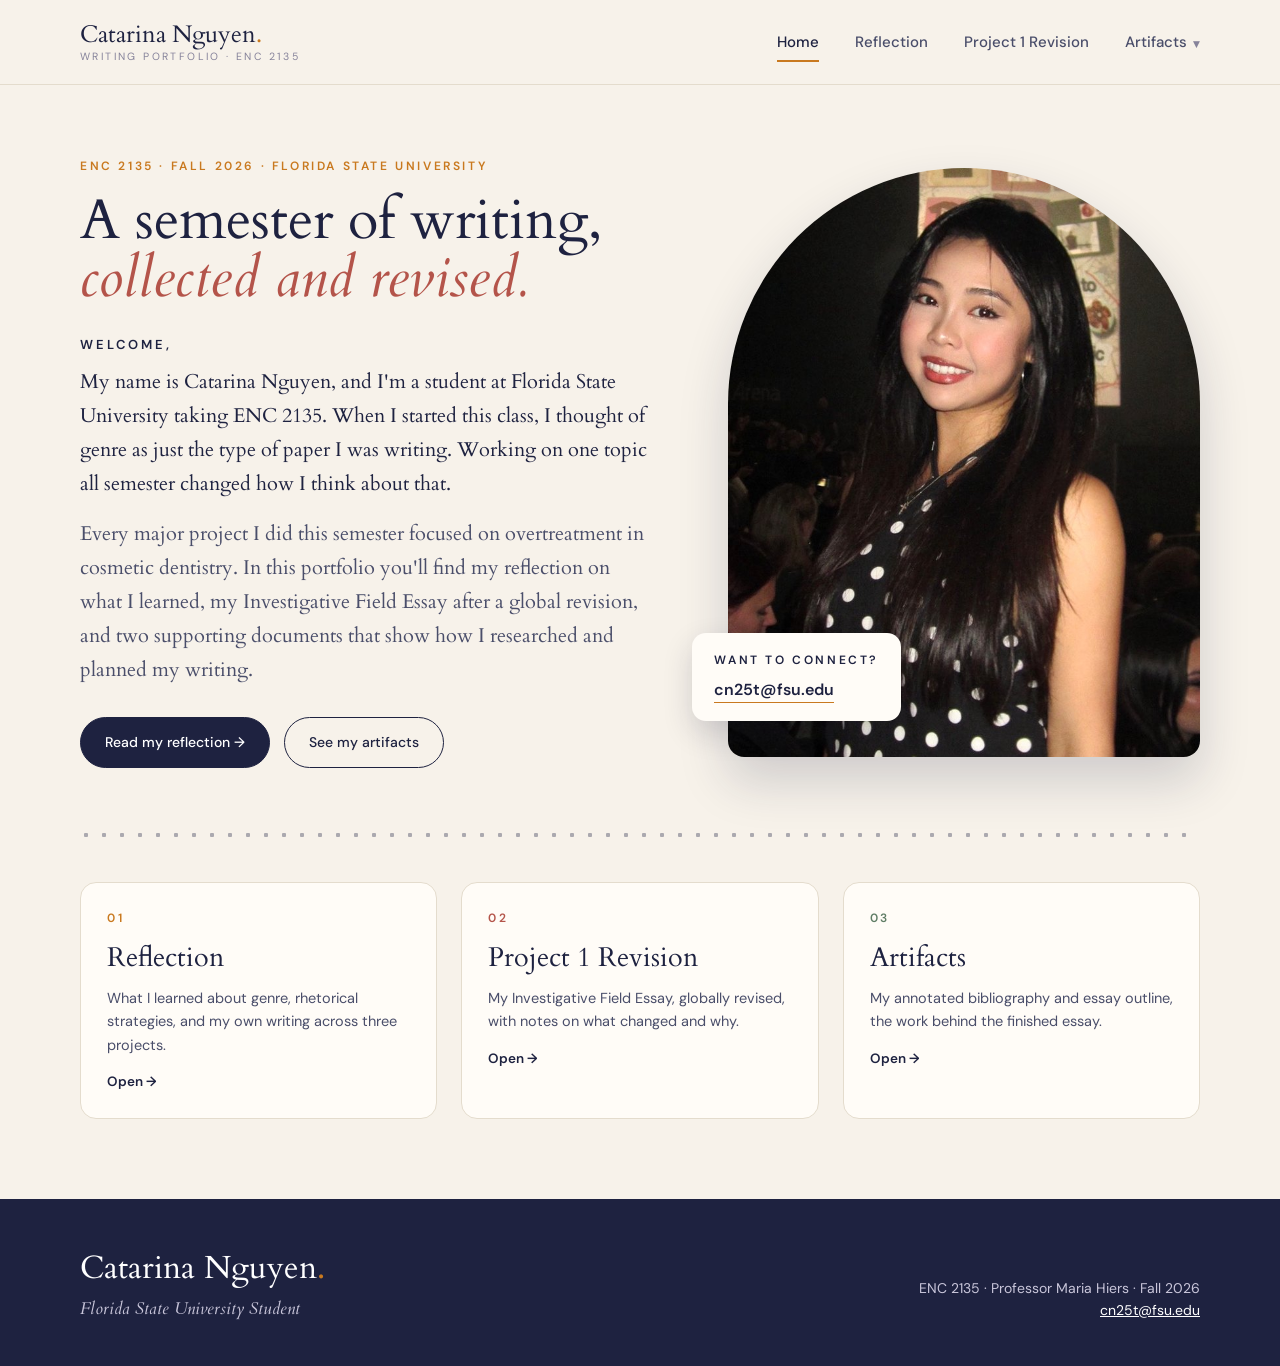
==== index.html @ 72c93820 "Build ENC 2135 ePortfolio site Co-Authored-By: Claude Opus 5.5 <noreply@anthropic.com> Claude-Sessio" ====
<!doctype html>
<html lang="en"><head>
<meta charset="utf-8"><meta name="viewport" content="width=device-width,initial-scale=1">
<title>Home · Catarina Nguyen</title>
<meta name="description" content="ENC 2135 writing ePortfolio by Catarina Nguyen, Florida State University.">
<link rel="preconnect" href="https://fonts.googleapis.com"><link rel="preconnect" href="https://fonts.gstatic.com" crossorigin>
<link href="https://fonts.googleapis.com/css2?family=Cardo:ital,wght@0,400;0,700;1,400&family=DM+Sans:opsz,wght@9..40,400;9..40,500;9..40,600&display=swap" rel="stylesheet">
<link rel="stylesheet" href="assets/site.css">
<link rel="icon" href="data:image/svg+xml,<svg xmlns='http://www.w3.org/2000/svg' viewBox='0 0 32 32'><rect width='32' height='32' rx='8' fill='%231E2240'/><text x='16' y='22' font-size='17' text-anchor='middle' fill='%23F7F2EA' font-family='Georgia'>C</text><circle cx='24' cy='22' r='2' fill='%23C9791F'/></svg>">
</head><body>
<header class="site"><div class="wrap">
 <a class="mark" href="">Catarina Nguyen<span>.</span><small>Writing Portfolio · ENC 2135</small></a>
 <button class="burger" aria-label="Menu" aria-expanded="false"><span></span><span></span><span></span></button>
 <nav class="main" aria-label="Main">
  <a href="" class="on">Home</a>
  <a href="reflection/">Reflection</a>
  <a href="revision/">Project 1 Revision</a>
  <div class="dd"><button aria-haspopup="true" aria-expanded="false">Artifacts<span class="caret">▼</span></button>
   <div class="menu">
    <a href="artifacts/"><b>All artifacts</b><small>Overview</small></a>
    <a href="artifacts/annotated-bibliography/"><b>Artifact 1</b><small>Annotated Bibliography</small></a>
    <a href="artifacts/essay-outline/"><b>Artifact 2</b><small>Essay Outline</small></a>
   </div></div>
 </nav>
</div></header>
<main>

<div class="wrap">
 <section class="hero">
  <div>
   <div class="eyebrow">ENC 2135 · Fall 2026 · Florida State University</div>
   <h1>A semester of writing,<br><em>collected and revised.</em></h1>
   <div class="welcome-label">Welcome,</div>
   <p class="lead">My name is Catarina Nguyen, and I'm a student at Florida State University taking ENC 2135. When I started this class, I thought of genre as just the type of paper I was writing. Working on one topic all semester changed how I think about that.</p>
   <p class="lead">Every major project I did this semester focused on overtreatment in cosmetic dentistry. In this portfolio you'll find my reflection on what I learned, my Investigative Field Essay after a global revision, and two supporting documents that show how I researched and planned my writing.</p>
   <div class="ctas"><a class="btn dark" href="reflection/">Read my reflection →</a><a class="btn" href="artifacts/">See my artifacts</a></div>
  </div>
  <div class="portrait">
   <img src="assets/img/catarina.jpg" alt="Catarina Nguyen smiling, wearing a black and white polka dot top">
   <div class="connect"><div class="eyebrow">Want to connect?</div><a href="mailto:cn25t@fsu.edu">cn25t@fsu.edu</a></div>
  </div>
 </section>
 <div class="motif"></div>
 <section class="cards">
  <a class="card" href="reflection/"><div class="eyebrow">01</div><h3>Reflection</h3><p>What I learned about genre, rhetorical strategies, and my own writing across three projects.</p><div class="go">Open →</div></a>
  <a class="card" href="revision/"><div class="eyebrow" style="color:var(--rose)">02</div><h3>Project 1 Revision</h3><p>My Investigative Field Essay, globally revised, with notes on what changed and why.</p><div class="go">Open →</div></a>
  <a class="card" href="artifacts/"><div class="eyebrow" style="color:var(--sage)">03</div><h3>Artifacts</h3><p>My annotated bibliography and essay outline, the work behind the finished essay.</p><div class="go">Open →</div></a>
 </section>
</div>
</main>
<footer class="site"><div class="wrap">
 <div><div class="name">Catarina Nguyen<span>.</span></div><div class="sub">Florida State University Student</div></div>
 <div class="right">ENC 2135 · Professor Maria Hiers · Fall 2026<br><a href="mailto:cn25t@fsu.edu">cn25t@fsu.edu</a></div>
</div></footer>
<script src="assets/site.js"></script>
</body></html>
---- assets/site.css ----
:root{
  --ivory:#F7F2EA; --paper:#FFFCF7; --ink:#1E2240; --ink2:#4A4E6A; --muted:#86839A;
  --line:#E4DCCD; --marigold:#C9791F; --rose:#B4544A; --sage:#5F7D65; --tint:#F1E7D6;
  --serif:'Cardo',Georgia,serif; --sans:'DM Sans',system-ui,-apple-system,sans-serif;
  --wrap:1200px;
}
*{box-sizing:border-box;margin:0;padding:0}
html{scroll-behavior:smooth;scroll-padding-top:100px}
body{background:var(--ivory);color:var(--ink);font-family:var(--sans);font-size:16px;line-height:1.6;-webkit-font-smoothing:antialiased}
a{color:inherit}
img{max-width:100%;display:block}
:focus-visible{outline:2px solid var(--marigold);outline-offset:3px;border-radius:4px}
.wrap{max-width:var(--wrap);margin:0 auto;padding:0 40px}
.serif{font-family:var(--serif)}
.eyebrow{font-size:12px;letter-spacing:2.6px;text-transform:uppercase;color:var(--marigold);font-weight:600}
.pill{display:inline-block;font-size:12px;padding:5px 12px;border-radius:99px;background:var(--tint);color:var(--ink2);font-weight:500}
.motif{height:6px;background:radial-gradient(circle at 6px 3px,var(--ink) 2px,transparent 2.5px) 0 0/18px 6px;opacity:.35}
.btn{display:inline-flex;align-items:center;gap:8px;padding:13px 24px;border-radius:99px;font-size:14px;font-weight:500;text-decoration:none;border:1.5px solid var(--ink);transition:.2s}
.btn.dark{background:var(--ink);color:#fff}
.btn.dark:hover{background:#2E3360}
.btn:not(.dark):hover{background:var(--ink);color:#fff}
.btn.sm{padding:9px 16px;font-size:13px}

/* ---------- header / nav ---------- */
header.site{position:sticky;top:0;z-index:50;background:rgba(247,242,234,.94);backdrop-filter:blur(8px);border-bottom:1px solid var(--line)}
header.site .wrap{display:flex;align-items:center;justify-content:space-between;height:84px}
.mark{text-decoration:none;font-family:var(--serif);font-size:24px;line-height:1.1}
.mark span{color:var(--marigold)}
.mark small{display:block;font-family:var(--sans);font-size:10.5px;letter-spacing:2.4px;text-transform:uppercase;color:var(--muted);margin-top:3px}
nav.main{display:flex;gap:36px;font-size:15px;font-weight:500}
nav.main>a,nav.main .dd>button{position:relative;text-decoration:none;color:var(--ink2);padding:8px 0;background:none;border:0;font:inherit;cursor:pointer}
nav.main>a:hover,nav.main .dd>button:hover{color:var(--ink)}
nav.main .on{color:var(--ink)!important}
nav.main .on:after{content:"";position:absolute;left:0;right:0;bottom:0;height:2px;background:var(--marigold)}
.dd{position:relative}
.dd .caret{font-size:9px;margin-left:6px;color:var(--muted);display:inline-block;transition:.2s}
.dd .menu{position:absolute;right:-12px;top:calc(100% + 10px);width:260px;background:var(--paper);border:1px solid var(--line);border-radius:12px;box-shadow:0 16px 36px rgba(30,34,64,.15);padding:8px;opacity:0;visibility:hidden;transform:translateY(-6px);transition:.18s}
.dd .menu:before{content:"";position:absolute;left:0;right:0;top:-14px;height:14px}
.dd:hover .menu,.dd.open .menu{opacity:1;visibility:visible;transform:none}
.dd:hover .caret,.dd.open .caret{transform:rotate(180deg)}
.dd .menu a{display:block;text-decoration:none;padding:11px 14px;border-radius:8px}
.dd .menu a:hover,.dd .menu a.cur{background:var(--tint)}
.dd .menu b{font-weight:600;font-size:14.5px;display:block}
.dd .menu small{color:var(--muted);font-size:12.5px}
.burger{display:none;background:none;border:0;width:44px;height:44px;cursor:pointer}
.burger span{display:block;width:22px;height:2px;background:var(--ink);margin:5px auto;transition:.2s}

/* ---------- home ---------- */
.hero{display:grid;grid-template-columns:1.1fr .9fr;gap:72px;align-items:center;padding:72px 0 64px}
.hero h1{font-family:var(--serif);font-weight:400;font-size:56px;line-height:1.04;margin:16px 0 26px}
.hero h1 em{color:var(--rose)}
.welcome-label{font-size:13px;letter-spacing:3px;text-transform:uppercase;font-weight:600;margin-bottom:10px}
.hero p.lead{font-family:var(--serif);font-size:20px;line-height:1.7;margin-bottom:16px}
.hero p.lead+p.lead{color:var(--ink2)}
.hero .ctas{display:flex;gap:14px;flex-wrap:wrap;margin-top:30px}
.portrait{position:relative}
.portrait img{width:100%;aspect-ratio:4/5;object-fit:cover;border-radius:260px 260px 18px 18px;box-shadow:0 24px 50px rgba(30,34,64,.18)}
.connect{position:absolute;left:-36px;bottom:36px;background:var(--paper);border-radius:14px;padding:18px 22px;box-shadow:0 12px 30px rgba(30,34,64,.16);max-width:290px}
.connect .eyebrow{color:var(--ink)}
.connect a{display:block;margin-top:6px;font-weight:600;text-decoration:none;border-bottom:1.5px solid var(--marigold);width:max-content}
.cards{display:grid;grid-template-columns:repeat(3,1fr);gap:24px;padding:44px 0 80px}
.card{display:block;text-decoration:none;background:var(--paper);border:1px solid var(--line);border-radius:16px;padding:26px;transition:.2s}
.card:hover{transform:translateY(-3px);box-shadow:0 14px 30px rgba(30,34,64,.1)}
.card h3{font-family:var(--serif);font-weight:400;font-size:27px;margin:8px 0}
.card p{font-size:14.5px;color:var(--ink2)}
.card .go{margin-top:14px;font-size:13.5px;font-weight:600}

/* ---------- page head ---------- */
.phead{padding:60px 0 10px}
.phead h1{font-family:var(--serif);font-weight:400;font-size:54px;line-height:1.08;margin:12px 0 14px}
.phead p{font-size:17px;color:var(--ink2);max-width:720px}
.crumbs{font-size:13.5px;color:var(--muted);margin-bottom:6px}
.crumbs a{text-decoration:none}.crumbs a:hover{color:var(--ink)}

/* ---------- reflection ---------- */
.reading{display:grid;grid-template-columns:210px minmax(0,660px) 1fr;gap:56px;padding:30px 0 90px}
.toc{position:sticky;top:120px;align-self:start;font-size:14px}
.toc .eyebrow{color:var(--muted);margin-bottom:10px}
.toc a{display:block;text-decoration:none;color:var(--ink2);padding:6px 0 6px 14px;border-left:2px solid var(--line);transition:.15s}
.toc a.active{color:var(--ink);font-weight:600;border-color:var(--marigold)}
.toc .meta{margin-top:20px;display:flex;flex-direction:column;gap:10px;align-items:flex-start}
article.prose p{font-family:var(--serif);font-size:20px;line-height:1.75;margin-bottom:24px}
article.prose p:first-of-type:first-letter{float:left;font-size:68px;line-height:.9;padding:6px 10px 0 0;color:var(--rose)}
article.prose blockquote{font-family:var(--serif);font-size:27px;line-height:1.35;color:var(--rose);border-left:3px solid var(--marigold);padding:4px 0 4px 26px;margin:10px 0 34px}
.sec-label{font-size:11.5px;letter-spacing:2.4px;text-transform:uppercase;color:var(--muted);font-weight:600;margin:6px 0 8px}
.rail{position:sticky;top:120px;align-self:start;display:flex;flex-direction:column;gap:14px}
.rail .eyebrow{color:var(--sage)}
.rail a{display:flex;gap:14px;align-items:center;text-decoration:none;background:var(--paper);border:1px solid var(--line);border-radius:12px;padding:12px;transition:.2s}
.rail a:hover{box-shadow:0 10px 24px rgba(30,34,64,.1)}
.rail img{width:54px;height:70px;object-fit:cover;object-position:top;border-radius:4px;border:1px solid var(--line)}
.rail b{display:block;font-size:14px}.rail small{font-size:12.5px;color:var(--muted)}

/* ---------- artifacts ---------- */
.agrid{display:grid;grid-template-columns:1fr 1fr;gap:32px;padding:36px 0 90px}
.acard{text-decoration:none;background:var(--paper);border:1px solid var(--line);border-radius:18px;overflow:hidden;transition:.2s;display:block}
.acard:hover{transform:translateY(-3px);box-shadow:0 18px 36px rgba(30,34,64,.12)}
.acard .thumb{height:290px;background:var(--tint);overflow:hidden;display:flex;justify-content:center;padding-top:30px}
.acard .thumb img{width:68%;box-shadow:0 10px 26px rgba(30,34,64,.18);transition:.3s}
.acard:hover .thumb img{transform:translateY(-6px)}
.acard .body{padding:26px 28px 28px}
.acard .top{display:flex;justify-content:space-between;align-items:center}
.acard h2{font-family:var(--serif);font-weight:400;font-size:31px;margin:10px 0}
.acard p{font-size:14.5px;color:var(--ink2)}
.acard .go{margin-top:16px;font-size:13.5px;font-weight:600}
.subtabs{display:inline-flex;background:var(--tint);border-radius:99px;padding:5px;font-size:14px;font-weight:500}
.subtabs a{text-decoration:none;padding:9px 20px;border-radius:99px;color:var(--ink2)}
.subtabs a.cur{background:var(--ink);color:#fff}
.ahead{display:flex;justify-content:space-between;align-items:flex-end;gap:24px;flex-wrap:wrap}
.viewer-wrap{display:grid;grid-template-columns:1.3fr .7fr;gap:44px;padding:30px 0 90px}
.viewer{background:#53566A;border-radius:14px;overflow:hidden;display:flex;flex-direction:column;height:760px}
.vbar{display:flex;justify-content:space-between;align-items:center;color:#E9E6F0;font-size:13px;padding:10px 16px;background:#45485A}
.vbar a{color:#fff;text-decoration:none;margin-left:16px;opacity:.85}.vbar a:hover{opacity:1}
.vpages{overflow:auto;padding:22px;display:flex;flex-direction:column;align-items:center;gap:18px}
.vpages img{width:100%;max-width:640px;background:#fff;box-shadow:0 6px 20px rgba(0,0,0,.3)}
.ctx section{border-top:1px solid var(--line);padding:20px 0}
.ctx p{font-size:15px;color:var(--ink2);margin-top:8px}
.nextcard{display:flex;justify-content:space-between;align-items:center;background:var(--ink);color:#fff;border-radius:12px;padding:18px 22px;text-decoration:none;margin-top:8px;transition:.2s}
.nextcard:hover{background:#2E3360}

/* ---------- revision ---------- */
.rtabs{display:flex;gap:30px;border-bottom:1px solid var(--line);font-size:15px;font-weight:500}
.rtabs button{background:none;border:0;font:inherit;color:var(--muted);padding:12px 0;cursor:pointer;border-bottom:2px solid transparent;margin-bottom:-1px}
.rtabs button[aria-selected=true]{color:var(--ink);border-color:var(--marigold)}
.rgrid{display:grid;grid-template-columns:1fr 340px;gap:56px;padding:30px 0 90px}
.panel[hidden]{display:none}
.pending{background:var(--paper);border:1px solid var(--line);border-radius:16px;padding:64px 56px;text-align:center}
.pending .ring{width:64px;height:64px;border-radius:50%;margin:0 auto 22px;background:conic-gradient(var(--marigold) 0 62%,var(--tint) 62% 100%);display:flex;align-items:center;justify-content:center}
.pending .ring:after{content:"";width:46px;height:46px;border-radius:50%;background:var(--paper)}
.pending h2{font-family:var(--serif);font-weight:400;font-size:32px;margin-bottom:10px}
.pending p{color:var(--ink2);max-width:460px;margin:0 auto}
.side2{display:grid;grid-template-columns:1fr 1fr;gap:20px}
.side2 .pending{padding:44px 26px}
.changes .item{display:flex;gap:14px;padding:18px 0;border-bottom:1px solid var(--line)}
.changes .num{width:30px;height:30px;border-radius:50%;color:#fff;font-size:13px;display:flex;align-items:center;justify-content:center;flex:none}
.changes b{font-size:15px}.changes p{font-size:14px;color:var(--ink2);margin-top:2px}
.changes .soon{font-size:11px;letter-spacing:1.5px;text-transform:uppercase;color:var(--muted);font-weight:600;margin-top:6px}

/* ---------- footer ---------- */
footer.site{background:var(--ink);color:#fff;padding:44px 0}
footer.site .wrap{display:flex;justify-content:space-between;align-items:flex-end;gap:20px;flex-wrap:wrap}
footer .name{font-family:var(--serif);font-size:32px}
footer .name span{color:var(--marigold)}
footer .sub{font-family:var(--serif);font-style:italic;color:#C9C6DA;font-size:17px}
footer .right{font-size:14px;color:#C9C6DA;text-align:right}
footer .right a{color:#fff}

/* ---------- responsive ---------- */
@media (max-width:1100px){
  .reading{grid-template-columns:1fr;gap:28px}
  .toc,.rail{position:static}
  .toc{display:none}
  .rail{flex-direction:row;flex-wrap:wrap}.rail .eyebrow{width:100%}.rail a{flex:1;min-width:240px}
}
@media (max-width:900px){
  .wrap{padding:0 22px}
  header.site .wrap{height:70px}
  .burger{display:block}
  nav.main{position:fixed;inset:70px 0 auto 0;background:var(--ivory);flex-direction:column;gap:0;padding:10px 22px 24px;border-bottom:1px solid var(--line);box-shadow:0 20px 30px rgba(30,34,64,.1);display:none}
  body.nav-open nav.main{display:flex}
  body.nav-open .burger span:nth-child(1){transform:translateY(7px) rotate(45deg)}
  body.nav-open .burger span:nth-child(2){opacity:0}
  body.nav-open .burger span:nth-child(3){transform:translateY(-7px) rotate(-45deg)}
  nav.main>a,nav.main .dd>button{padding:14px 0;border-bottom:1px solid var(--line);width:100%;text-align:left;font-size:17px}
  nav.main .on:after{display:none}
  .dd .menu{position:static;opacity:1;visibility:visible;transform:none;box-shadow:none;border:0;background:none;width:auto;padding:4px 0 4px 14px;display:none}
  .dd.open .menu{display:block}
  .dd:hover .caret{transform:none}.dd.open .caret{transform:rotate(180deg)}
  .hero{grid-template-columns:1fr;gap:40px;padding:40px 0}
  .hero h1{font-size:40px}
  .portrait{max-width:420px}
  .connect{left:16px;bottom:-26px}
  .cards{grid-template-columns:1fr;padding-top:60px}
  .phead h1{font-size:40px}
  .agrid,.viewer-wrap,.rgrid,.side2{grid-template-columns:1fr}
  .viewer{height:620px}
  article.prose p{font-size:18.5px}
  .pending{padding:44px 24px}
  footer .right{text-align:left}
}
@media print{header.site,footer.site,.toc,.rail{display:none}}
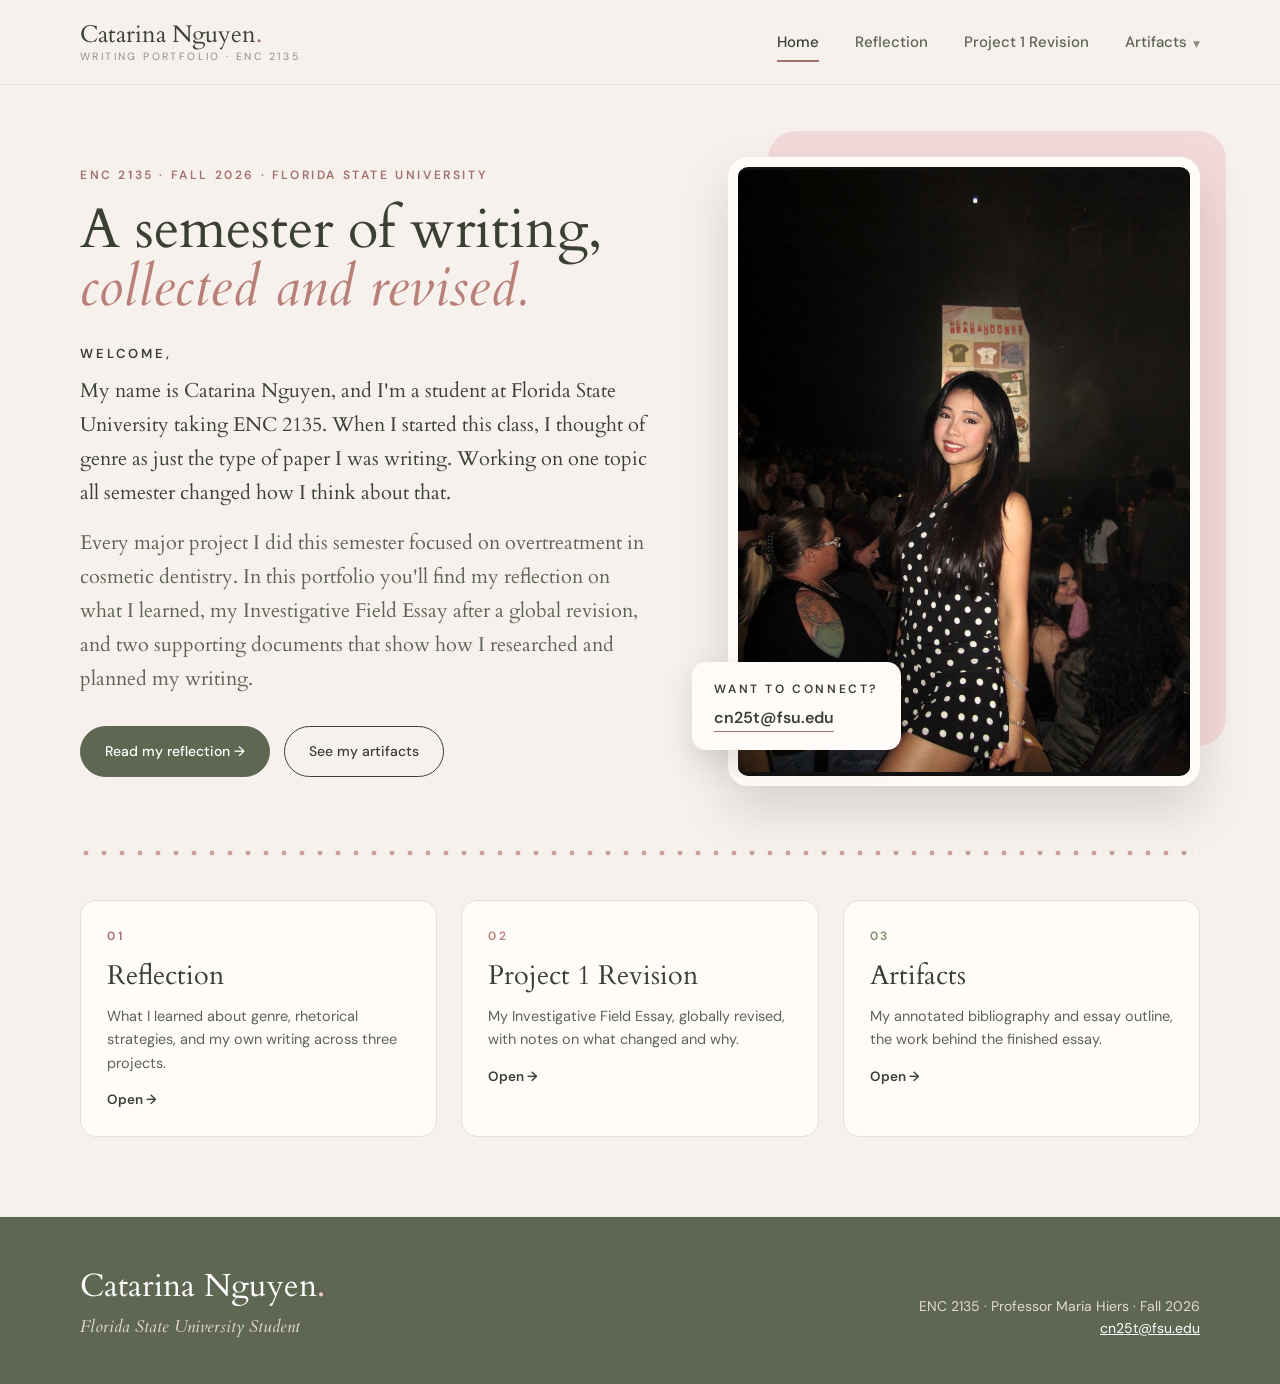
==== commit 7ae05b0a: "Use full uncropped photo; switch to blush and sage color palette Co-Authored-By: Claude Opus 5.5 <no" ====
--- a/index.html
+++ b/index.html
@@ -6,7 +6,7 @@
 <link rel="preconnect" href="https://fonts.googleapis.com"><link rel="preconnect" href="https://fonts.gstatic.com" crossorigin>
 <link href="https://fonts.googleapis.com/css2?family=Cardo:ital,wght@0,400;0,700;1,400&family=DM+Sans:opsz,wght@9..40,400;9..40,500;9..40,600&display=swap" rel="stylesheet">
 <link rel="stylesheet" href="assets/site.css">
-<link rel="icon" href="data:image/svg+xml,<svg xmlns='http://www.w3.org/2000/svg' viewBox='0 0 32 32'><rect width='32' height='32' rx='8' fill='%231E2240'/><text x='16' y='22' font-size='17' text-anchor='middle' fill='%23F7F2EA' font-family='Georgia'>C</text><circle cx='24' cy='22' r='2' fill='%23C9791F'/></svg>">
+<link rel="icon" href="data:image/svg+xml,<svg xmlns='http://www.w3.org/2000/svg' viewBox='0 0 32 32'><rect width='32' height='32' rx='8' fill='%235F6752'/><text x='16' y='22' font-size='17' text-anchor='middle' fill='%23F7F1EE' font-family='Georgia'>C</text><circle cx='24' cy='22' r='2' fill='%23F1C8CB'/></svg>">
 </head><body>
 <header class="site"><div class="wrap">
  <a class="mark" href="">Catarina Nguyen<span>.</span><small>Writing Portfolio · ENC 2135</small></a>
--- a/assets/site.css
+++ b/assets/site.css
@@ -1,6 +1,7 @@
 :root{
-  --ivory:#F7F2EA; --paper:#FFFCF7; --ink:#1E2240; --ink2:#4A4E6A; --muted:#86839A;
-  --line:#E4DCCD; --marigold:#C9791F; --rose:#B4544A; --sage:#5F7D65; --tint:#F1E7D6;
+  --ivory:#F7F1EE; --paper:#FFFBF9; --ink:#3A4133; --ink2:#5D6454; --muted:#8E8F82;
+  --line:#EADCD6; --marigold:#A3706A; --rose:#B98078; --sage:#7E8C69; --tint:#F4E1DE;
+  --olive:#5F6752; --blush:#F1C8CB;
   --serif:'Cardo',Georgia,serif; --sans:'DM Sans',system-ui,-apple-system,sans-serif;
   --wrap:1200px;
 }
@@ -14,15 +15,15 @@
 .serif{font-family:var(--serif)}
 .eyebrow{font-size:12px;letter-spacing:2.6px;text-transform:uppercase;color:var(--marigold);font-weight:600}
 .pill{display:inline-block;font-size:12px;padding:5px 12px;border-radius:99px;background:var(--tint);color:var(--ink2);font-weight:500}
-.motif{height:6px;background:radial-gradient(circle at 6px 3px,var(--ink) 2px,transparent 2.5px) 0 0/18px 6px;opacity:.35}
+.motif{height:6px;background:radial-gradient(circle at 6px 3px,var(--rose) 2.2px,transparent 2.7px) 0 0/18px 6px;opacity:.7}
 .btn{display:inline-flex;align-items:center;gap:8px;padding:13px 24px;border-radius:99px;font-size:14px;font-weight:500;text-decoration:none;border:1.5px solid var(--ink);transition:.2s}
-.btn.dark{background:var(--ink);color:#fff}
-.btn.dark:hover{background:#2E3360}
-.btn:not(.dark):hover{background:var(--ink);color:#fff}
+.btn.dark{background:var(--olive);border-color:var(--olive);color:#fff}
+.btn.dark:hover{background:#4E5543}
+.btn:not(.dark):hover{background:var(--tint)}
 .btn.sm{padding:9px 16px;font-size:13px}
 
 /* ---------- header / nav ---------- */
-header.site{position:sticky;top:0;z-index:50;background:rgba(247,242,234,.94);backdrop-filter:blur(8px);border-bottom:1px solid var(--line)}
+header.site{position:sticky;top:0;z-index:50;background:rgba(247,241,238,.94);backdrop-filter:blur(8px);border-bottom:1px solid var(--line)}
 header.site .wrap{display:flex;align-items:center;justify-content:space-between;height:84px}
 .mark{text-decoration:none;font-family:var(--serif);font-size:24px;line-height:1.1}
 .mark span{color:var(--marigold)}
@@ -34,7 +35,7 @@
 nav.main .on:after{content:"";position:absolute;left:0;right:0;bottom:0;height:2px;background:var(--marigold)}
 .dd{position:relative}
 .dd .caret{font-size:9px;margin-left:6px;color:var(--muted);display:inline-block;transition:.2s}
-.dd .menu{position:absolute;right:-12px;top:calc(100% + 10px);width:260px;background:var(--paper);border:1px solid var(--line);border-radius:12px;box-shadow:0 16px 36px rgba(30,34,64,.15);padding:8px;opacity:0;visibility:hidden;transform:translateY(-6px);transition:.18s}
+.dd .menu{position:absolute;right:-12px;top:calc(100% + 10px);width:260px;background:var(--paper);border:1px solid var(--line);border-radius:12px;box-shadow:0 16px 36px rgba(70,64,52,.15);padding:8px;opacity:0;visibility:hidden;transform:translateY(-6px);transition:.18s}
 .dd .menu:before{content:"";position:absolute;left:0;right:0;top:-14px;height:14px}
 .dd:hover .menu,.dd.open .menu{opacity:1;visibility:visible;transform:none}
 .dd:hover .caret,.dd.open .caret{transform:rotate(180deg)}
@@ -54,13 +55,13 @@
 .hero p.lead+p.lead{color:var(--ink2)}
 .hero .ctas{display:flex;gap:14px;flex-wrap:wrap;margin-top:30px}
 .portrait{position:relative}
-.portrait img{width:100%;aspect-ratio:4/5;object-fit:cover;border-radius:260px 260px 18px 18px;box-shadow:0 24px 50px rgba(30,34,64,.18)}
-.connect{position:absolute;left:-36px;bottom:36px;background:var(--paper);border-radius:14px;padding:18px 22px;box-shadow:0 12px 30px rgba(30,34,64,.16);max-width:290px}
+.portrait img{width:100%;aspect-ratio:3/4;object-fit:contain;background:#111;border-radius:20px;border:10px solid var(--paper);box-shadow:0 24px 50px rgba(70,64,52,.18)}
+.connect{position:absolute;left:-36px;bottom:36px;background:var(--paper);border-radius:14px;padding:18px 22px;box-shadow:0 12px 30px rgba(70,64,52,.16);max-width:290px}
 .connect .eyebrow{color:var(--ink)}
 .connect a{display:block;margin-top:6px;font-weight:600;text-decoration:none;border-bottom:1.5px solid var(--marigold);width:max-content}
 .cards{display:grid;grid-template-columns:repeat(3,1fr);gap:24px;padding:44px 0 80px}
 .card{display:block;text-decoration:none;background:var(--paper);border:1px solid var(--line);border-radius:16px;padding:26px;transition:.2s}
-.card:hover{transform:translateY(-3px);box-shadow:0 14px 30px rgba(30,34,64,.1)}
+.card:hover{transform:translateY(-3px);box-shadow:0 14px 30px rgba(70,64,52,.1)}
 .card h3{font-family:var(--serif);font-weight:400;font-size:27px;margin:8px 0}
 .card p{font-size:14.5px;color:var(--ink2)}
 .card .go{margin-top:14px;font-size:13.5px;font-weight:600}
@@ -86,16 +87,16 @@
 .rail{position:sticky;top:120px;align-self:start;display:flex;flex-direction:column;gap:14px}
 .rail .eyebrow{color:var(--sage)}
 .rail a{display:flex;gap:14px;align-items:center;text-decoration:none;background:var(--paper);border:1px solid var(--line);border-radius:12px;padding:12px;transition:.2s}
-.rail a:hover{box-shadow:0 10px 24px rgba(30,34,64,.1)}
+.rail a:hover{box-shadow:0 10px 24px rgba(70,64,52,.1)}
 .rail img{width:54px;height:70px;object-fit:cover;object-position:top;border-radius:4px;border:1px solid var(--line)}
 .rail b{display:block;font-size:14px}.rail small{font-size:12.5px;color:var(--muted)}
 
 /* ---------- artifacts ---------- */
 .agrid{display:grid;grid-template-columns:1fr 1fr;gap:32px;padding:36px 0 90px}
 .acard{text-decoration:none;background:var(--paper);border:1px solid var(--line);border-radius:18px;overflow:hidden;transition:.2s;display:block}
-.acard:hover{transform:translateY(-3px);box-shadow:0 18px 36px rgba(30,34,64,.12)}
-.acard .thumb{height:290px;background:var(--tint);overflow:hidden;display:flex;justify-content:center;padding-top:30px}
-.acard .thumb img{width:68%;box-shadow:0 10px 26px rgba(30,34,64,.18);transition:.3s}
+.acard:hover{transform:translateY(-3px);box-shadow:0 18px 36px rgba(70,64,52,.12)}
+.acard .thumb{height:290px;background:linear-gradient(160deg,var(--tint),#E3E8DA);overflow:hidden;display:flex;justify-content:center;padding-top:30px}
+.acard .thumb img{width:68%;box-shadow:0 10px 26px rgba(70,64,52,.18);transition:.3s}
 .acard:hover .thumb img{transform:translateY(-6px)}
 .acard .body{padding:26px 28px 28px}
 .acard .top{display:flex;justify-content:space-between;align-items:center}
@@ -104,18 +105,18 @@
 .acard .go{margin-top:16px;font-size:13.5px;font-weight:600}
 .subtabs{display:inline-flex;background:var(--tint);border-radius:99px;padding:5px;font-size:14px;font-weight:500}
 .subtabs a{text-decoration:none;padding:9px 20px;border-radius:99px;color:var(--ink2)}
-.subtabs a.cur{background:var(--ink);color:#fff}
+.subtabs a.cur{background:var(--olive);color:#fff}
 .ahead{display:flex;justify-content:space-between;align-items:flex-end;gap:24px;flex-wrap:wrap}
 .viewer-wrap{display:grid;grid-template-columns:1.3fr .7fr;gap:44px;padding:30px 0 90px}
-.viewer{background:#53566A;border-radius:14px;overflow:hidden;display:flex;flex-direction:column;height:760px}
-.vbar{display:flex;justify-content:space-between;align-items:center;color:#E9E6F0;font-size:13px;padding:10px 16px;background:#45485A}
+.viewer{background:#8D937F;border-radius:14px;overflow:hidden;display:flex;flex-direction:column;height:760px}
+.vbar{display:flex;justify-content:space-between;align-items:center;color:#F7F1EE;font-size:13px;padding:10px 16px;background:#6F7663}
 .vbar a{color:#fff;text-decoration:none;margin-left:16px;opacity:.85}.vbar a:hover{opacity:1}
 .vpages{overflow:auto;padding:22px;display:flex;flex-direction:column;align-items:center;gap:18px}
 .vpages img{width:100%;max-width:640px;background:#fff;box-shadow:0 6px 20px rgba(0,0,0,.3)}
 .ctx section{border-top:1px solid var(--line);padding:20px 0}
 .ctx p{font-size:15px;color:var(--ink2);margin-top:8px}
-.nextcard{display:flex;justify-content:space-between;align-items:center;background:var(--ink);color:#fff;border-radius:12px;padding:18px 22px;text-decoration:none;margin-top:8px;transition:.2s}
-.nextcard:hover{background:#2E3360}
+.nextcard{display:flex;justify-content:space-between;align-items:center;background:var(--olive);color:#fff;border-radius:12px;padding:18px 22px;text-decoration:none;margin-top:8px;transition:.2s}
+.nextcard:hover{background:#4E5543}
 
 /* ---------- revision ---------- */
 .rtabs{display:flex;gap:30px;border-bottom:1px solid var(--line);font-size:15px;font-weight:500}
@@ -136,12 +137,12 @@
 .changes .soon{font-size:11px;letter-spacing:1.5px;text-transform:uppercase;color:var(--muted);font-weight:600;margin-top:6px}
 
 /* ---------- footer ---------- */
-footer.site{background:var(--ink);color:#fff;padding:44px 0}
+footer.site{background:var(--olive);color:#fff;padding:44px 0}
 footer.site .wrap{display:flex;justify-content:space-between;align-items:flex-end;gap:20px;flex-wrap:wrap}
 footer .name{font-family:var(--serif);font-size:32px}
-footer .name span{color:var(--marigold)}
-footer .sub{font-family:var(--serif);font-style:italic;color:#C9C6DA;font-size:17px}
-footer .right{font-size:14px;color:#C9C6DA;text-align:right}
+footer .name span{color:var(--blush)}
+footer .sub{font-family:var(--serif);font-style:italic;color:#E4D9D2;font-size:17px}
+footer .right{font-size:14px;color:#E4D9D2;text-align:right}
 footer .right a{color:#fff}
 
 /* ---------- responsive ---------- */
@@ -155,7 +156,7 @@
   .wrap{padding:0 22px}
   header.site .wrap{height:70px}
   .burger{display:block}
-  nav.main{position:fixed;inset:70px 0 auto 0;background:var(--ivory);flex-direction:column;gap:0;padding:10px 22px 24px;border-bottom:1px solid var(--line);box-shadow:0 20px 30px rgba(30,34,64,.1);display:none}
+  nav.main{position:fixed;inset:70px 0 auto 0;background:var(--ivory);flex-direction:column;gap:0;padding:10px 22px 24px;border-bottom:1px solid var(--line);box-shadow:0 20px 30px rgba(70,64,52,.1);display:none}
   body.nav-open nav.main{display:flex}
   body.nav-open .burger span:nth-child(1){transform:translateY(7px) rotate(45deg)}
   body.nav-open .burger span:nth-child(2){opacity:0}
@@ -178,3 +179,8 @@
   footer .right{text-align:left}
 }
 @media print{header.site,footer.site,.toc,.rail{display:none}}
+
+.hero{position:relative}.portrait:before{content:"";position:absolute;inset:-26px -26px 40px 40px;background:var(--blush);border-radius:28px;z-index:-1;opacity:.55}
+.portrait{z-index:0}
+.card:nth-child(2) .eyebrow{color:var(--rose)!important}.card:nth-child(3) .eyebrow{color:var(--sage)!important}
+@media (max-width:900px){.portrait:before{inset:-14px -10px 30px 24px}}
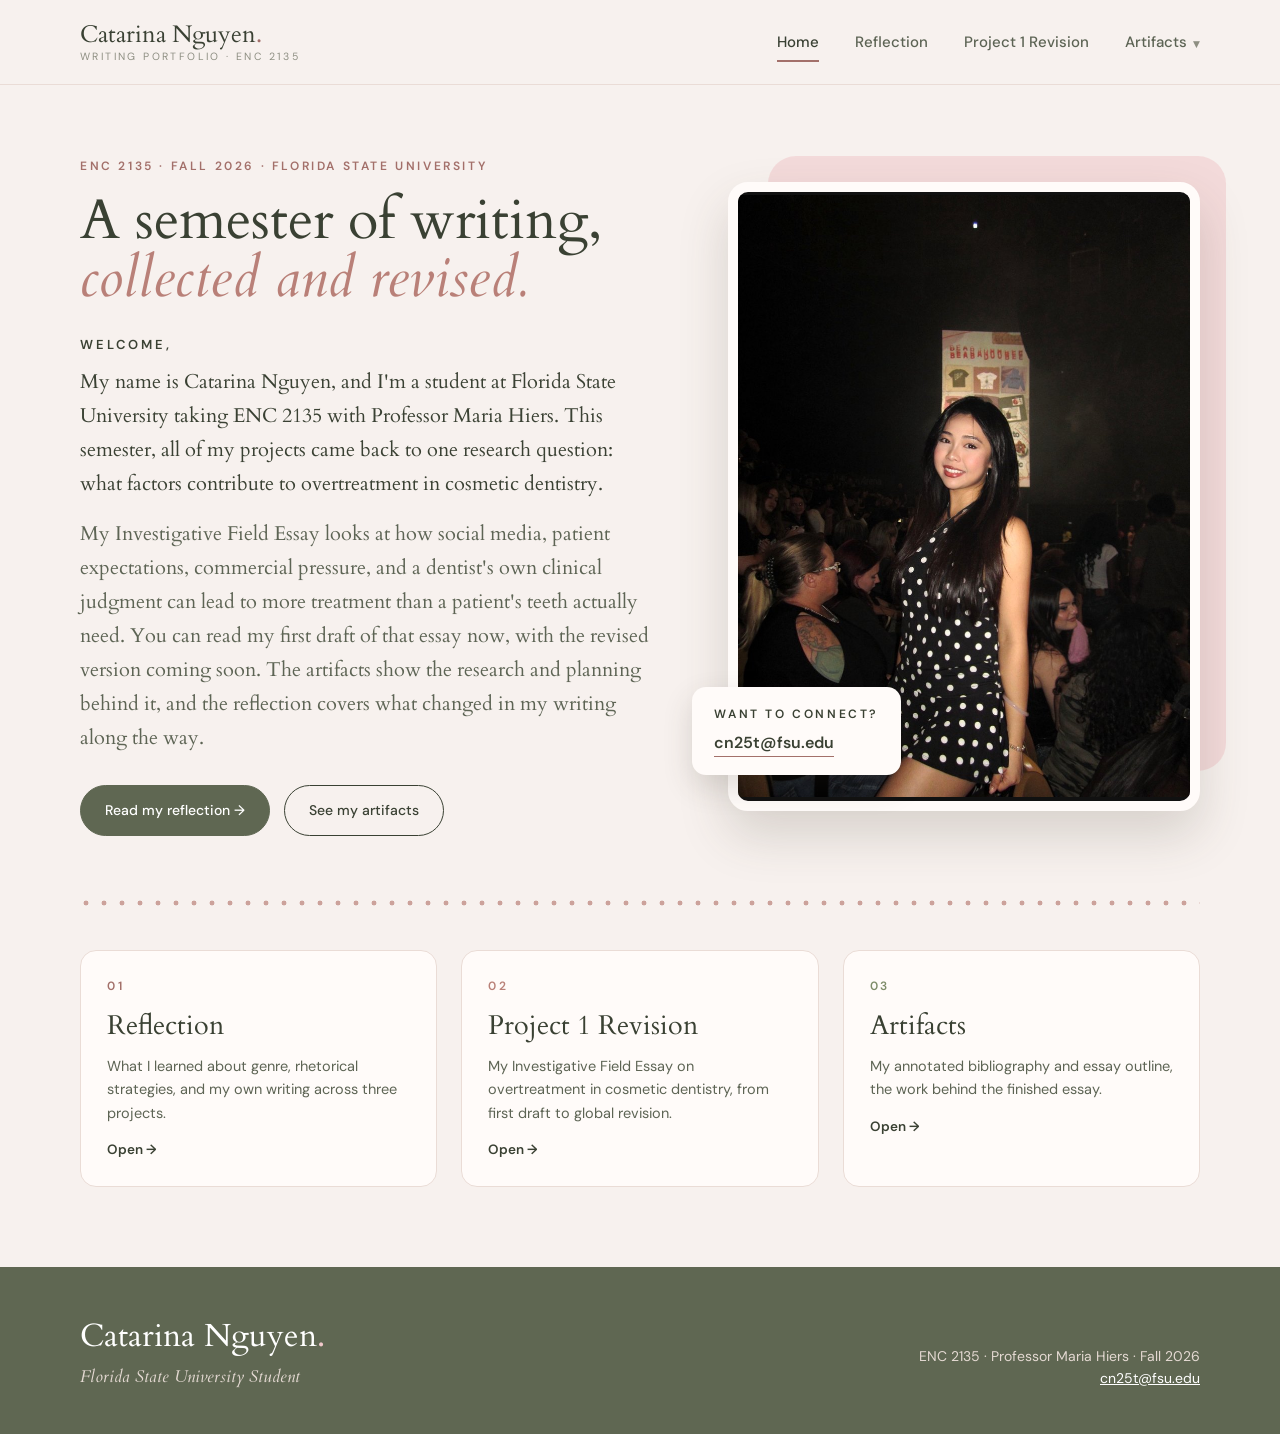
==== commit f4142644: "Add original Investigative Field Essay draft; rewrite welcome Co-Authored-By: Claude Opus 5.5 <norep" ====
--- a/index.html
+++ b/index.html
@@ -31,8 +31,8 @@
    <div class="eyebrow">ENC 2135 · Fall 2026 · Florida State University</div>
    <h1>A semester of writing,<br><em>collected and revised.</em></h1>
    <div class="welcome-label">Welcome,</div>
-   <p class="lead">My name is Catarina Nguyen, and I'm a student at Florida State University taking ENC 2135. When I started this class, I thought of genre as just the type of paper I was writing. Working on one topic all semester changed how I think about that.</p>
-   <p class="lead">Every major project I did this semester focused on overtreatment in cosmetic dentistry. In this portfolio you'll find my reflection on what I learned, my Investigative Field Essay after a global revision, and two supporting documents that show how I researched and planned my writing.</p>
+   <p class="lead">My name is Catarina Nguyen, and I'm a student at Florida State University taking ENC 2135 with Professor Maria Hiers. This semester, all of my projects came back to one research question: what factors contribute to overtreatment in cosmetic dentistry.</p>
+   <p class="lead">My Investigative Field Essay looks at how social media, patient expectations, commercial pressure, and a dentist's own clinical judgment can lead to more treatment than a patient's teeth actually need. You can read my first draft of that essay now, with the revised version coming soon. The artifacts show the research and planning behind it, and the reflection covers what changed in my writing along the way.</p>
    <div class="ctas"><a class="btn dark" href="reflection/">Read my reflection →</a><a class="btn" href="artifacts/">See my artifacts</a></div>
   </div>
   <div class="portrait">
@@ -43,7 +43,7 @@
  <div class="motif"></div>
  <section class="cards">
   <a class="card" href="reflection/"><div class="eyebrow">01</div><h3>Reflection</h3><p>What I learned about genre, rhetorical strategies, and my own writing across three projects.</p><div class="go">Open →</div></a>
-  <a class="card" href="revision/"><div class="eyebrow" style="color:var(--rose)">02</div><h3>Project 1 Revision</h3><p>My Investigative Field Essay, globally revised, with notes on what changed and why.</p><div class="go">Open →</div></a>
+  <a class="card" href="revision/"><div class="eyebrow" style="color:var(--rose)">02</div><h3>Project 1 Revision</h3><p>My Investigative Field Essay on overtreatment in cosmetic dentistry, from first draft to global revision.</p><div class="go">Open →</div></a>
   <a class="card" href="artifacts/"><div class="eyebrow" style="color:var(--sage)">03</div><h3>Artifacts</h3><p>My annotated bibliography and essay outline, the work behind the finished essay.</p><div class="go">Open →</div></a>
  </section>
 </div>
--- a/assets/site.css
+++ b/assets/site.css
@@ -184,3 +184,9 @@
 .portrait{z-index:0}
 .card:nth-child(2) .eyebrow{color:var(--rose)!important}.card:nth-child(3) .eyebrow{color:var(--sage)!important}
 @media (max-width:900px){.portrait:before{inset:-14px -10px 30px 24px}}
+.draftnote{margin-bottom:14px}
+.sidelabel{font-size:11.5px;letter-spacing:2.2px;text-transform:uppercase;color:var(--muted);font-weight:600;margin-bottom:10px}
+.side2 .viewer{height:700px}
+.side2 .pending{height:700px;display:flex;flex-direction:column;justify-content:center}
+.rgrid .viewer{height:820px}
+@media (max-width:900px){.rgrid .viewer,.side2 .viewer{height:600px}.side2 .pending{height:auto}}
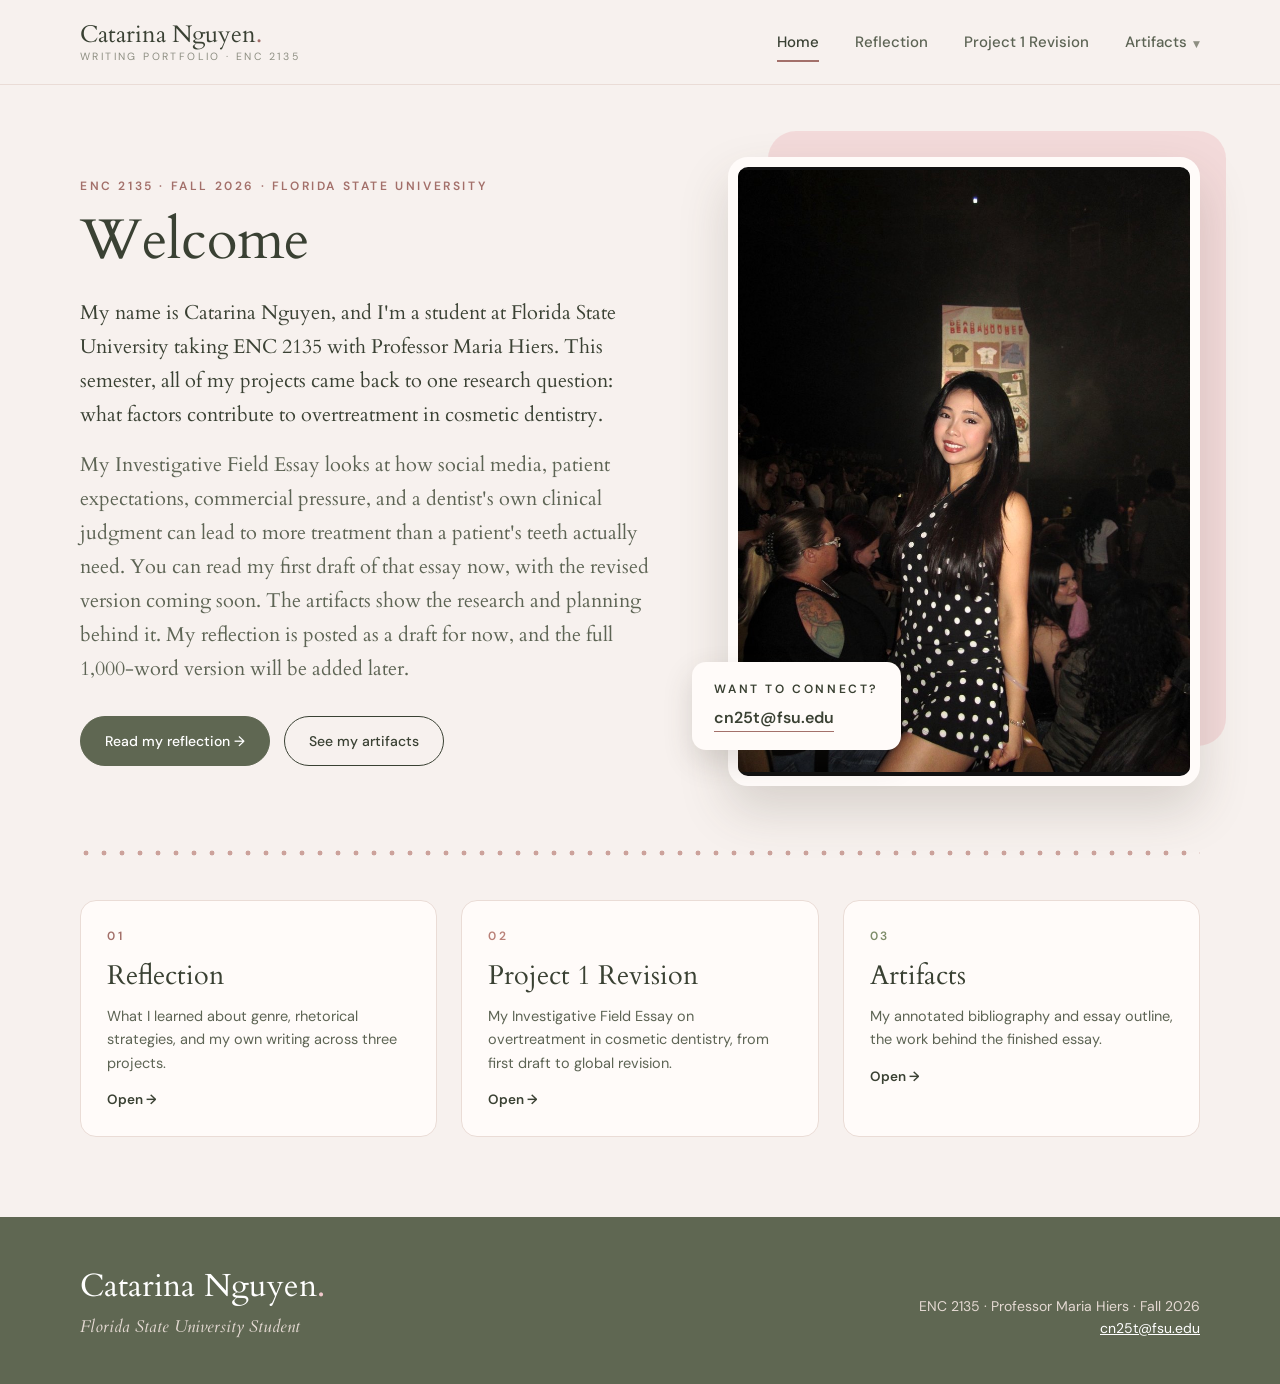
==== commit 2b884ec1: "Simplify home heading; note reflection is a draft Co-Authored-By: Claude Opus 5.5 <noreply@anthropic" ====
--- a/index.html
+++ b/index.html
@@ -29,10 +29,9 @@
  <section class="hero">
   <div>
    <div class="eyebrow">ENC 2135 · Fall 2026 · Florida State University</div>
-   <h1>A semester of writing,<br><em>collected and revised.</em></h1>
-   <div class="welcome-label">Welcome,</div>
+   <h1>Welcome</h1>
    <p class="lead">My name is Catarina Nguyen, and I'm a student at Florida State University taking ENC 2135 with Professor Maria Hiers. This semester, all of my projects came back to one research question: what factors contribute to overtreatment in cosmetic dentistry.</p>
-   <p class="lead">My Investigative Field Essay looks at how social media, patient expectations, commercial pressure, and a dentist's own clinical judgment can lead to more treatment than a patient's teeth actually need. You can read my first draft of that essay now, with the revised version coming soon. The artifacts show the research and planning behind it, and the reflection covers what changed in my writing along the way.</p>
+   <p class="lead">My Investigative Field Essay looks at how social media, patient expectations, commercial pressure, and a dentist's own clinical judgment can lead to more treatment than a patient's teeth actually need. You can read my first draft of that essay now, with the revised version coming soon. The artifacts show the research and planning behind it. My reflection is posted as a draft for now, and the full 1,000-word version will be added later.</p>
    <div class="ctas"><a class="btn dark" href="reflection/">Read my reflection →</a><a class="btn" href="artifacts/">See my artifacts</a></div>
   </div>
   <div class="portrait">
